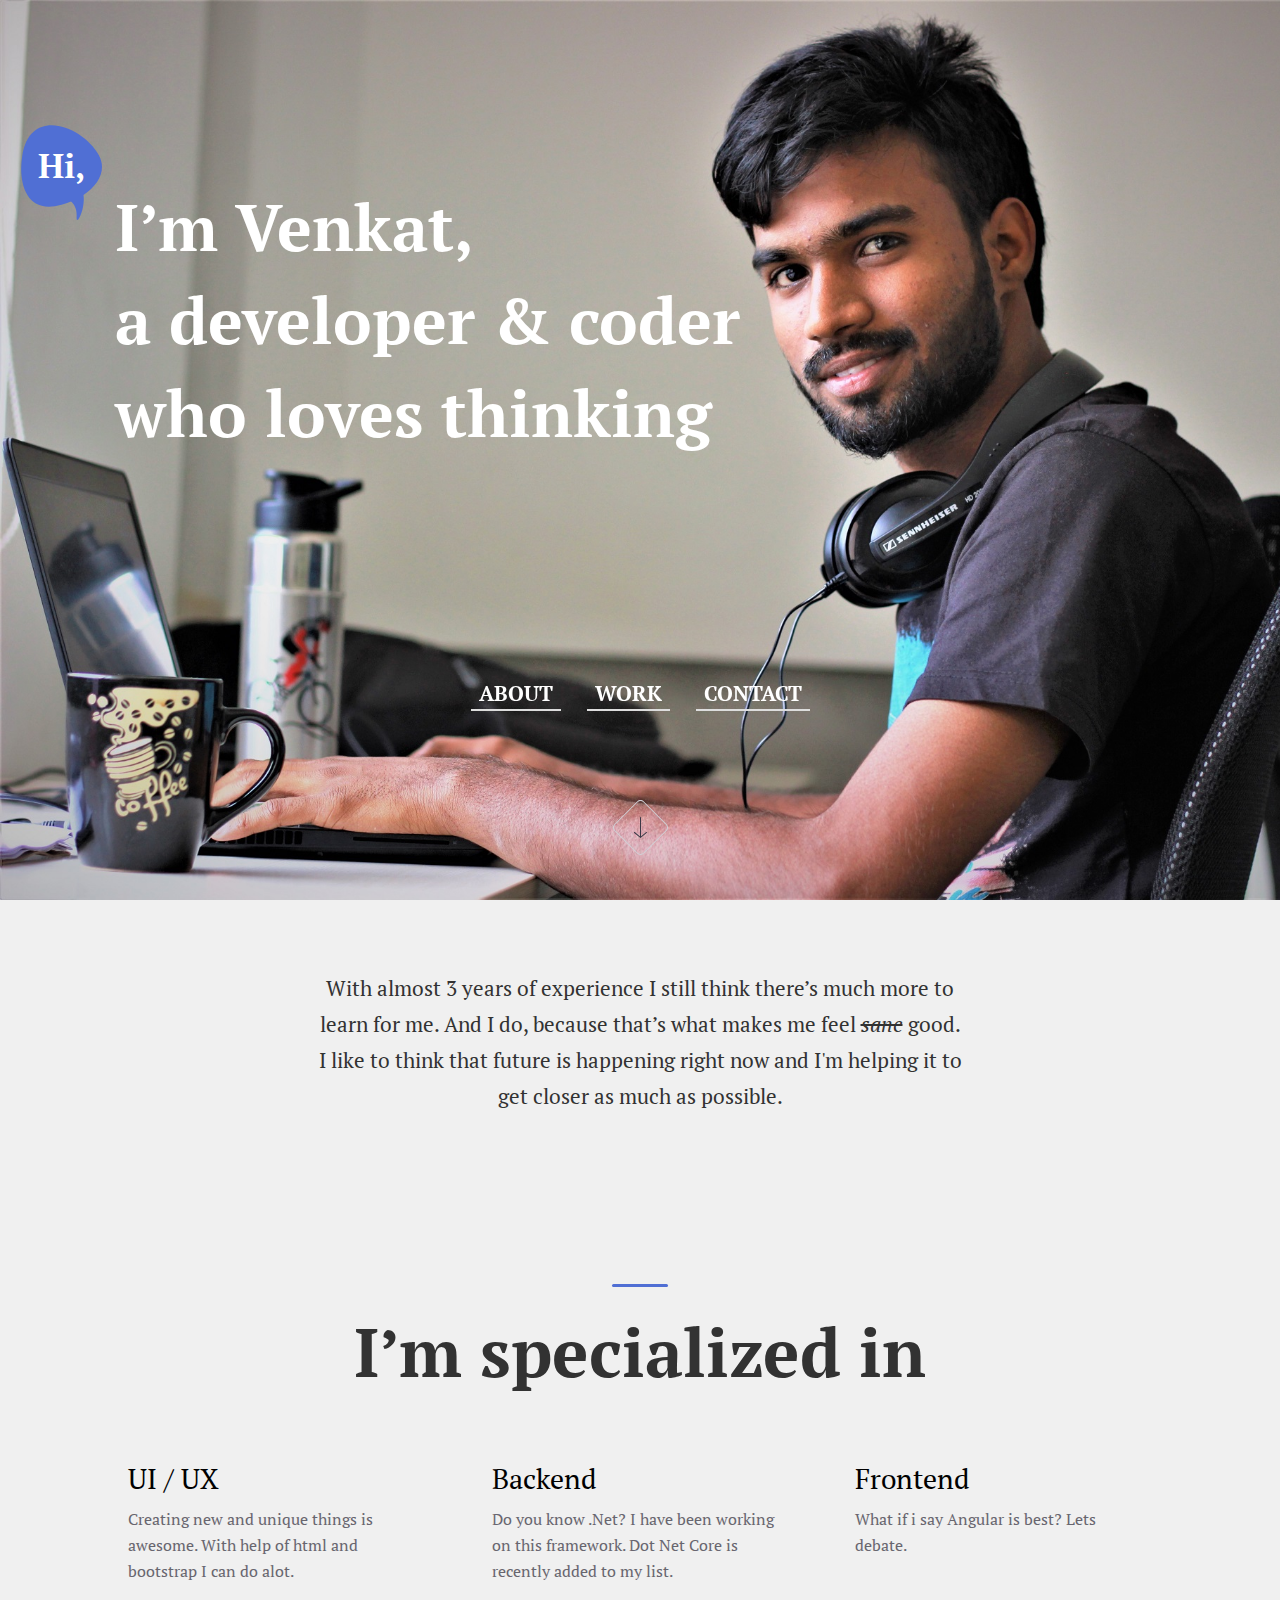
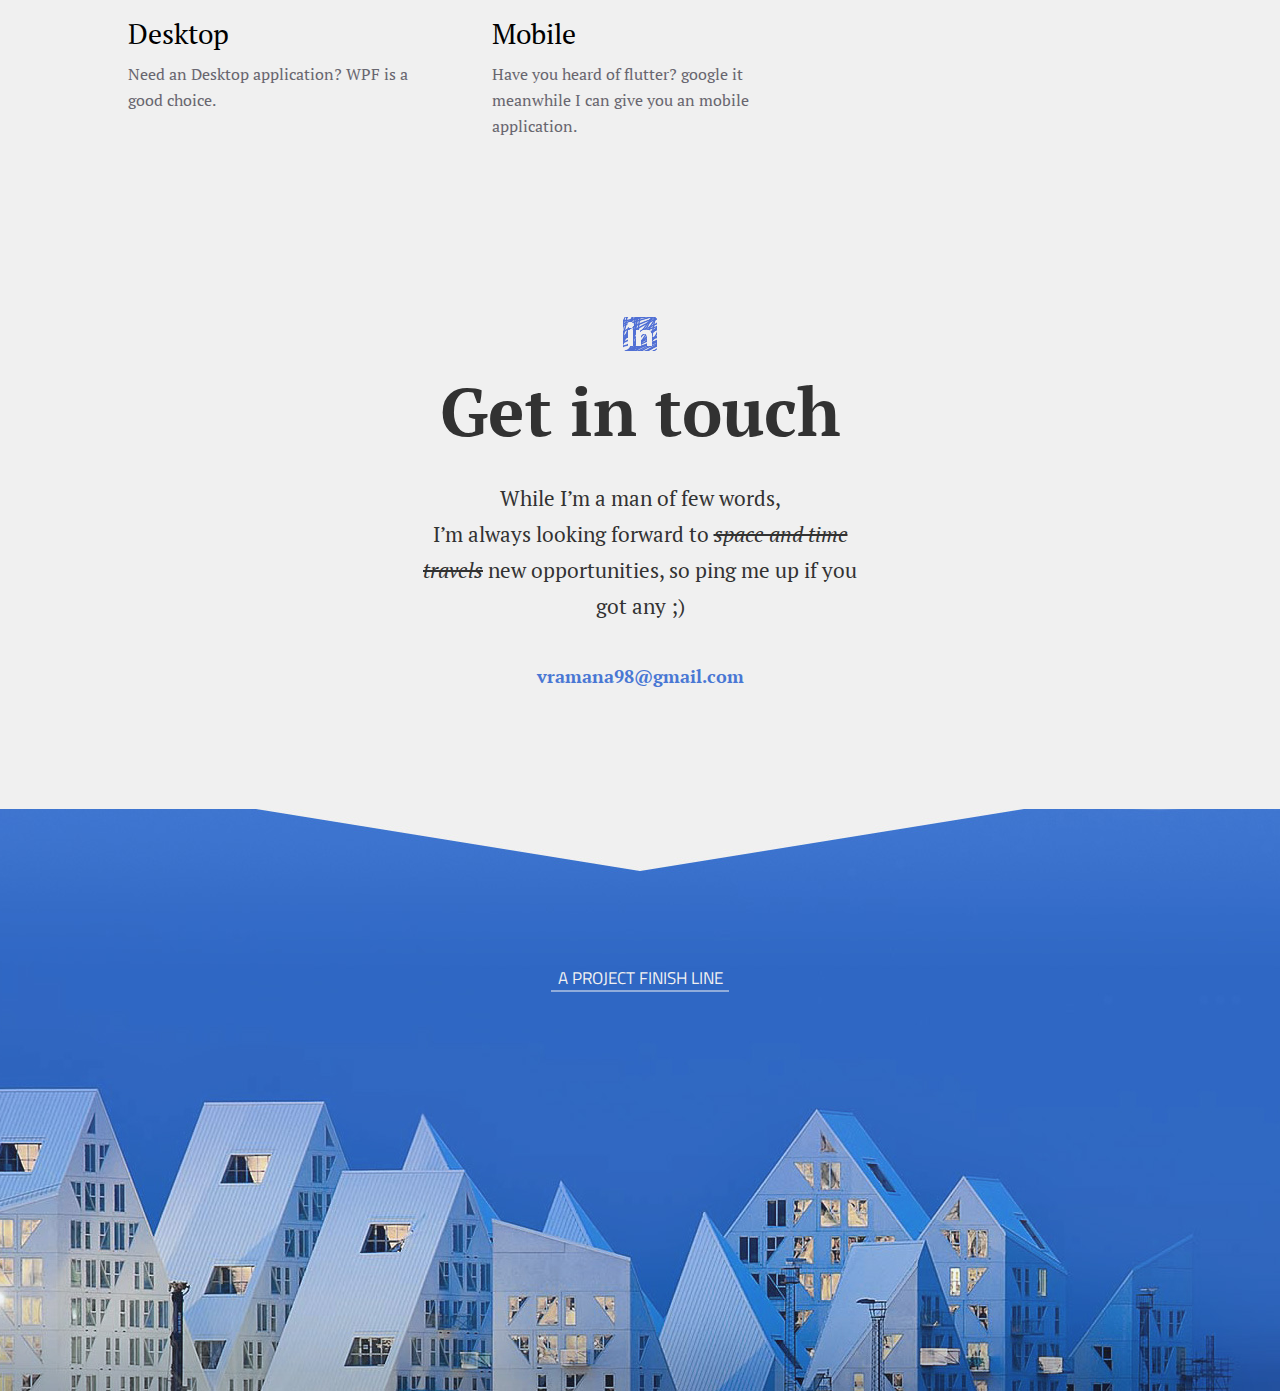
==== index.html @ 87d489f0 "first commit" ====
﻿<!DOCTYPE html>
<html lang="en">
<head>
    <meta charset="utf-8" />
    <meta name="robots" content="noindex,nofollow" />
    <meta name="HandheldFriendly" content="True" />
    <meta name="MobileOptimized" content="320" />
    <meta name="viewport" content="width=device-width, initial-scale=1.0, minimum-scale=1.0, maximum-scale=1.0, user-scalable=no" />
    <meta http-equiv="cleartype" content="on" />
	
    <title>A developer & coder who loves coding</title>
	<meta name="description" content="My online portfolio and CV." />
	
    <link href="https://fonts.googleapis.com/css?family=PT+Serif:400,400i,700,700i|Titillium+Web:400,600,700" rel="stylesheet" />
    <link href="css/reset.css" rel="stylesheet" />
    <link href="css/base.css" rel="stylesheet" />
    <link href="css/nav.css" rel="stylesheet" />
	
	<link rel="icon" type="image/png" href="css/gfx/favicons/favico-32.png">
	<link rel="apple-touch-icon" href="css/gfx/favicons/favico-ios-60.png" />
	<link rel="apple-touch-icon" sizes="76x76" href="css/gfx/favicons/favico-ios-76.png" />
	<link rel="apple-touch-icon" sizes="120x120" href="css/gfx/favicons/favico-ios-120.png" />
	<link rel="apple-touch-icon" sizes="152x152" href="css/gfx/favicons/favico-ios-152.png" />
	
	<meta name="msapplication-TileImage" content="css/gfx/favicons/mstile-270.png"/>
    <meta name="msapplication-TileColor" content="#fbfbfb"/>

</head>
<body class="pageMain">
    <!--landing page-->
    <div class="landing">
        <div class="wrapper">
            <h1>
                <strong>
                    <span class="text">Hi,</span>
                </strong>
                <span class="text">
                    I’m Venkat,<br />
                    a developer &amp; coder
                    who&nbsp;loves
                    <span class="words">
                        <span class="active">thinking</span>
                        <span>developing</span>
                        <span>coding</span>
                        <span>music</span>
                        <span>fun</span>
                        <span>biryani</span>
                    </span>
                </span>
            </h1>
        </div>
        <div class="doodle"></div>
    </div>

    <div>
    <menu style="text-align: center;">
                <li><a href="#about" class="scrollto"><span class="text">About</span></a></li><li><a href="#work" class="scrollto"><span class="text">Work</span></a></li><li><a href="#contacts" class="scrollto"><span class="text">Contact</span></a></li>
            </menu>
            <a href="#" class="go">Go :)</a>
    </div>
    <!--main area-->
    <main>
    <!--nav-->
        <nav>
            <div class="scrollmenu">
                <span class="arrowHome"></span>
            </div>
            <div class="scrollmenuExpanded">
                <ul>
                    <li><a href="#about" class="scrollto"><span>About</span></a></li><li><a href="#work" class="scrollto"><span>Work</span></a></li><li><a href="#contacts" class="scrollto"><span>Contact</span></a></li>
                </ul>
            </div>
            <div class="containerIco">
                <div class="icoMenu">
                    <span class="stick1">&nbsp;</span>
                    <span class="stick1">&nbsp;</span>
                    <span class="stick2">&nbsp;</span>
                </div>
            </div>
        </nav>

    <div class="main-wrapper">

        <!--welcome-->
        <section id="about" class="welcome">
            <div class="wrapper">  
                <p>
                    <span class="text">With almost 3 years of experience I still think there’s much more to learn for me. And I do, because that’s what makes me feel <i><strike>sane</strike></i> good. I&nbsp;like&nbsp;to&nbsp;think&nbsp;that future is happening right now and I'm helping it to get closer as much as possible.</span>
                </p>
            </div>
        </section>

        <!--about-->
        <section class="specs border">
            <div class="wrapper">  
                <h2><span class="text">I’m specialized in</span></h2>
                <ul class="clearfix">
                    <li>
                        <h3><span class="text">UI / UX</span></h3>
                        <p><span class="text">Creating new and unique things is awesome. With help of html and bootstrap I can do alot.</span></p>
                    </li>
                    <li>
                        <h3><span class="text">Backend</span></h3>
                        <p><span class="text">Do you know .Net? I have been working on this framework. Dot Net Core is recently added to my list.</span></p>
                    </li>
                    <li>
                        <h3><span class="text">Frontend</span></h3>
                        <p><span class="text">What if i say Angular is best? Lets debate.</span></p>
                    </li>
                    <li>
                        <h3><span class="text">Desktop</span></h3>
                        <p><span class="text">Need an Desktop application? WPF is a good choice.</span></p>
                    </li>
                    <li>
                        <h3><span class="text">Mobile</span></h3>
                        <p><span class="text">Have you heard of flutter? google it meanwhile I can give you an mobile application.</span></p>
                    </li>
                </ul>
            </div>
                
        </section>

        <!--work-->
        <!-- <section id="work" class="border">

            <div class="wrapper">
                <h2><span class="text">Work & Clients</span></h2>
            </div>
            
            <ul class="listWork clearfix">
                <li>
                    <a href="naturama.html">
                    <span class="img" style="background-image:url('static/work/p-01.jpg')"></span>
                    <img src="css/gfx/empty1.png" alt="">
                    <img class="response" src="css/gfx/empty1.png" alt="">
                        <span class="bg" style="background-color:rgba(156, 133, 9, 0.8)">
                            <span class="text">Naturama</span>
                        </span>
                    </a>
                </li>
                <li>
                    <a href="applikator.html">
                    <span class="img" style="background-image:url('static/work/p-02.jpg')"></span>
                    <img src="css/gfx/empty1.png" alt="">
                    <img class="response" src="css/gfx/empty1.png" alt="">
                        <span class="bg" style="background-color:rgba(46, 154, 57, 0.8)">
                            <span class="text">Applikator</span>
                        </span>
                    </a>
                </li>
                <li>
                    <a href="visitdenmark.html">
                    <span class="img" style="background-image:url('static/work/p-03.jpg')"></span>
                    <img src="css/gfx/empty1.png" alt="">
                    <img class="response" src="css/gfx/empty1.png" alt="">
                        <span class="bg" style="background-color:rgba(41, 97, 158, 0.8)">
                            <span class="text">Visit Denmark</span>
                        </span>
                    </a>
                </li>
                <li>
                    <a href="mindbank.html">
                    <span class="img" style="background-image:url('static/work/square-1.jpg')"></span>
                    <img src="css/gfx/empty2.png" alt="">
                    <img class="response" src="css/gfx/empty1.png" alt="">
                        <span class="bg" style="background-color:rgba(150, 105, 78, 0.8)">
                            <span class="text">MindBank</span>
                        </span>
                    </a>
                </li>
                <li>
                    <a href="fluentbooks.html">
                    <span class="img" style="background-image:url('static/work/square-2.jpg')"></span>
                    <img src="css/gfx/empty2.png" alt="">
                    <img class="response" src="css/gfx/empty1.png" alt="">
                        <span class="bg" style="background-color:rgba(139, 51, 115, 0.8)">
                            <span class="text">FluentBooks</span>
                        </span>
                    </a>
                </li>
                <li>
                    <a href="skanderborg.html">
                    <span class="img" style="background-image:url('static/work/square-3.jpg')"></span>
                    <img src="css/gfx/empty2.png" alt="">
                    <img class="response" src="css/gfx/empty1.png" alt="">
                        <span class="bg" style="background-color:rgba(134, 137, 131, 0.8)">
                            <span class="text">Skanderborg<br />kommune</span>
                        </span>
                    </a>
                </li>
                <li>
                    <a href="behindthescenes.html">
                    <span class="img" style="background-image:url('static/work/square-4.jpg')"></span>
                    <img src="css/gfx/empty2.png" alt="">
                    <img class="response" src="css/gfx/empty1.png" alt="">
                        <span class="bg" style="background-color:rgba(75, 100, 135, 0.8)">
                            <span class="text">Behind the Scenes</span>
                        </span>
                    </a>
                </li>
                <li>
                    <a href="lrs.html">
                    <span class="img" style="background-image:url('static/work/square-5.jpg')"></span>
                    <img src="css/gfx/empty2.png" alt="">
                    <img class="response" src="css/gfx/empty1.png" alt="">
                        <span class="bg" style="background-color:rgba(18, 128, 64, 0.8)">
                            <span class="text">LRS</span>
                        </span> 
                    </a>
                </li>
                <li>
                    <a href="pointshop.html">
                    <span class="img" style="background-image:url('static/work/square-6.jpg')"></span>
                    <img src="css/gfx/empty2.png" alt="">
                        <span class="bg" style="background-color:rgba(56, 74, 84, 0.8)">
                            <span class="text">PointShop</span>
                        </span>
                    </a>
                </li>
            </ul>

            <div class="wrapper">
                <ul class="clients clearfix">
                    <li><img src="static/logos/amd.png" alt=""></li>
                    <li><img src="static/logos/elkjob.png" alt=""></li>
                    <li><img src="static/logos/ncc.png" alt=""></li>
                    <li><img src="static/logos/volvo.png" alt=""></li>
                    <li><img src="static/logos/skyscanner.png" alt=""></li>
                    <li><img src="static/logos/circle.png" alt=""></li>
                    <li><img src="static/logos/veromoda.png" alt=""></li>
                    <li><img src="static/logos/tnt.png" alt=""></li>
                    <li><img src="static/logos/geokon.png" alt=""></li>
                    <li><img src="static/logos/hob.png" alt=""></li>
                    <li><img src="static/logos/visitdenmark.png" alt=""></li>
                    <li><img src="static/logos/100more.png" alt=""></li>                
                </ul>
            </div>

        </section> -->

        <!--contacts-->
        <section id="contacts">
            <div class="wrapper">
                <h2>
                    <a href="https://www.linkedin.com/in/developervenkat/" target="_blank">
                        <span class="icoLinkedin"></span>
                        <span class="text">Get in touch</span>
                    </a>
                </h2>
                <p><span class="text">While I’m a man of few words,<br />I’m always looking forward to <strike><i>space and time travels</i></strike> new opportunities, so ping me up if you got any ;)</span></p>
                <p><a class="mail" href="mailto:vramana98@gmail.com"><span class="text">vramana98@gmail.com</span></a></p>
            </div>
        </section>
    </main>
</div>
    <!-- footer -->
    <footer>
        <div class="button">
            <span class="text">a project finish line</span>
        </div>
    </footer>

    <script src="scripts/jquery.min.js"></script>
    <script src="scripts/base.js"></script>
</body>
</html>
---- css/base.css ----
﻿/*PRE*/
input, select, textarea, table {font:inherit; color:inherit; vertical-align:middle; outline:none; text-align:left; line-height:normal}
input::-webkit-input-placeholder {color:#8f8f8f}
a, a:hover {color:inherit; text-decoration:none; cursor:text}
a[href], [type="submit"], [type="button"], [role="button"] {cursor:pointer !important}
p {line-height:normal}
img {vertical-align:middle; width:auto; height:auto; max-width:100%; max-height:100%}
img[style*='url'] {content:url('[data-uri]'); background:no-repeat 50% 50%; background-size:cover}
hr {background:none; border:none; border-top:0.1em solid #333; padding:0; margin:5em 0; font-size:0; line-height:0}
iframe {background:none; border:none; max-width:100%}

h1, h2 {line-height:normal; font-weight:600}
h1 {line-height:12em}
h1 .text {font-size:9.6em}
h2 {margin-bottom:6.4em}
h2 .text {font-size:7.2em}
h3 {margin-bottom:1.3em; color:#000}
h3 .text {font-size:3em}

.clearfix {min-height:1%}
.clearfix:after {display:block; content:""; font-size:0; line-height:0; height:0; visibility:hidden; clear:both}

/*set default text size and overwrite later, where is needed*/
.text {display:inline-block; font-size:2.5em}

.border {position:relative; padding-top:2.2em}
.border::before {content:""; display:block; width:6.8em; height:0.4em; position:absolute; top:-0.5em; left:50%; margin-left:-3.4em; background-color:#506fd4; border-radius:0.3em}

/*FONT*/
/*@import url('https://fonts.googleapis.com/css?family=PT+Serif:400,400i,700,700i|Titillium+Web:400,600,700');*/
.PTSerif 
{font-family:"PT Serif", serif}
.TitilliumWeb,
.landing menu, .listWork, footer
{font-family:"Titillium Web", sans-serif}

.landing{
	background: url("gfx/me.jpg");
}

/* For width 400px and larger: */
@media only screen and (min-width: 768px) {
    .landing{
		background: url("gfx/me.jpg");
    	background-size: cover;
	}
}
/*LAYOUT*/
html {height:100%; background:#f0f0f0}
body {height:100%; font:10px/1 "PT Serif", serif; color:#323232; text-align:center}
.wrapper {position:relative; max-width:118em; margin:0 45px}
.main-wrapper {position:relative; max-width:118em; margin:auto}

/*landing*/
.landing {width:100%;  transition:height 0.3s}
.landing .wrapper {height:100%}

.landing h1 {position:absolute; left:9em; right:5em; top:23%; color: #fff;}
.landing h1 > .text {text-align:left}
.landing h1 > .text .words {position:relative; display:inline-block; width:0.1em; white-space:nowrap; vertical-align:top}
.landing h1 > .text .words span {position:absolute; opacity:0; -webkit-transform: translateZ(0); transition:opacity 0.5s}
.landing h1 > .text .words .active {opacity:1}

.landing h1 strong {position:absolute; width:8.6em; height:10.1em; left:-9em; top:-5.5em; line-height:8.5em; color:#fff; background:url('gfx/hi.svg') no-repeat 50% 50%; background-size:100%}
.landing h1 strong .text {font-size:3.6em}

menu {position:absolute; -webkit-transform: translateZ(0); left:0; right:0; bottom:21%; font-weight:600; text-transform:uppercase; color:#838398}
menu li {display:inline-block; padding:0 1.3em}
menu a {color: #fff;display:inline-block; padding:0 0.8em 0.5em; border-bottom:0.2em solid #ddd}
menu a:hover, .landing menu a.active {color:#ddd}
menu li a span {font-size:1.8em}

.go {position:absolute; left:50%; margin-left:-2.7em; bottom:5%; width:5.5em; height:5.5em; overflow:hidden; text-indent:-99.9em; background:url('gfx/go.svg') no-repeat 50% 100%; background-size:100%}
.go:hover {background-position:50% 0%;background: #fff;}

.doodle {display:none; position:absolute; right:0; bottom:0; width:30em; height:19em; background-image:url(gfx/doodle.png); background-size:auto; background-repeat:no-repeat; background-position:50% 50%}

/*main*/
main {position:relative; opacity:0}
main.visible {opacity:1}

/*welcome*/
#about {padding:12em 0 16.7em}
#about .me {display:inline-block; margin-bottom:5.3em; width:20em; height:20em; background-image:url(gfx/me1.jpg); background-position:0 0; background-repeat:no-repeat}

#about p {line-height:4.2em; max-width:70%; margin:auto}
#about p + p {margin-top:3.6em}

/*specs*/
.specs {margin-bottom:17.5em}
.specs ul {text-align:left; padding:0 2.7em}
.specs li {float:left; width:28%; margin-left:7%;height: 100px;}
.specs li:nth-child(n+4) {margin-top:5.6em}
.specs li:nth-child(3n+1) {margin-left:0}
.specs p {line-height:2.6em; color:#68666f}
.specs p .text {font-size:1.6em}

/*work*/
#work {margin-bottom:15.1em}
#work h2 {margin-bottom:6.1em}
#work .listWork {max-width:95%; margin:0 auto 12.2em auto; overflow:hidden}
#work .listWork li {float:left; width:33.33%; position:relative; overflow:hidden }
#work .listWork li img {min-width:100%}
#work .listWork li img.response {display:none}
#work .listWork li a {display:block; position:relative}
#work .listWork li .img {display:block; position:absolute; top:0; left:0; right:0; bottom:0; background-repeat:no-repeat; background-position:50% 50%; background-size:cover; transition:all 0.3s}
#work .listWork li:hover .img {-webkit-transform: scale(1.1); -moz-transform: scale(1.1); -o-transform: scale(1.1)}
#work .listWork li:nth-child(n+4) {width:16.66%}
#work .listWork li .bg {display:block; position:absolute; top:0; left:0; right:0; bottom:0; opacity:0; color:#f2f2f2; transition:all 0.3s}
#work .listWork li:hover .bg {opacity:1}
#work .listWork li .bg span {display:inline-block; font-weight:600; font-size:3em; vertical-align:middle; margin: 0 0 0 -0.08em}
#work .listWork li .bg::before {content:""; display:inline-block; height:100%; vertical-align:middle}
#work .clients li {float:left; width:25%; height:9em; line-height:9em}
#work .clients li:nth-child(n+5) {margin-top:9em}

/*contacts*/
#contacts {margin-bottom:15em}
#contacts h2 {margin-bottom:3.5em; cursor:pointer}
#contacts h2 a{display:inline-block; padding-top:7em}
#contacts .icoLinkedin {content:""; display:block; position:absolute; top:2em; left:50%; margin-left:-1.7em; width:3.4em; height:3.4em; background-image:url(gfx/linkedin.png); background-position:0 0}
#contacts h2 a:hover .icoLinkedin {background-position:0 100%}
#contacts p {line-height:4.2em; max-width:49%; margin:auto}
#contacts p + p {margin-top:2.4em}
#contacts .mail {font-weight:600; color:#4977d4}
#contacts .mail .text {font-size:1.9em}

/*footer*/
footer {height:43.5em; width:100%; padding-top:14.8em; background-image:url(gfx/footer-bg.jpg); background-repeat:no-repeat; background-position:50% 50%; background-size:auto}
footer .button {display:inline-block; padding:1em 2.2em; cursor:pointer}
footer .button .text {display:inline-block; padding:0.25em 0.37em; border-bottom:2px solid #90acdb; font-size:1.8em; font-weight:500; color:#f0f0f1; text-transform:uppercase}
footer .button:hover .text {border-bottom:2px solid #c0cded}
footer .gif {position:fixed; background:url(gfx/austin.gif); background-size:cover; background-repeat:no-repeat; z-index:999; background-position:center}
footer .gif.hidden {left:50%; top:50%; right:50%; bottom:50%;}
footer .gif.active {left:0; top:0; right:0; bottom:0; cursor:pointer}

/*screen*/
@media screen and (max-width:1366px) {
	.text {font-size:2.1em}
	
	.border {padding-top:1.7em}
	.border::before {width:5.6em; height:0.3em; top:-0.5em; margin-left:-2.8em}

	.wrapper {max-width:120em}

	h1 {line-height:9.3em}
	h1 .text {font-size:6.5em}
	h2 {margin-bottom:6.9em}
	h2 .text {font-size:6.8em}
	h3 {margin-bottom:1.3em}
	h3 .text {font-size:2.8em}

	.landing h1 {left:7em; top:20%; width:66%}
	.landing h1 strong {width:8.1em; height:9.6em; left:-9.4em; line-height:8.1em}
	.landing h1 strong .text {font-size:3.4em}
	.landing menu {bottom:20.8%}
	.landing menu a {padding:0 0.8em 0.3em}
	.landing menu li a span {font-size:1.7em}
	.landing .go {margin-left:-1.95em; bottom:4.5%; width:3.9em; height:3.9em; }
	.landing .doodle {width:21em; height:13.3em; background-size:contain}

	#about {padding:7em 0 17em}
	#about .me {margin-bottom:4.7em}
	#about p {line-height:3.6em; max-width:59%; margin:auto}
	#about p + p {margin-top:3.1em}

	.specs {margin-bottom:17.5em}
	.specs ul {padding:0 3.3em}
	.specs li {width:29%; margin-left:6.5%}
	.specs li:nth-child(n+4) {margin-top:5.5em}

	#work {margin-bottom:15em}
	#work h2 {margin-bottom:3.2em}
	#work .listWork {margin:0 auto 11.9em auto}
	#work .listWork li .bg span {font-size:2.2em}

	#contacts {margin-bottom:11em}
	#contacts h2 {margin-bottom:2.5em}
	#contacts .icoLinkedin {top:2.2em}
	#contacts p {line-height:3.6em; max-width:43%}
	#contacts p + p {margin-top:2.9em}
	#contacts .mail {font-weight:600; color:#4977d4}
	#contacts .mail .text {font-size:1.8em}

	footer .button .text {padding:0.22em 0.37em; font-size:1.7em}
}

@media screen and (max-width:1211px) {
	h1 {line-height:9.1em}
	h1 .text {font-size:7.2em}
	h2 {margin-bottom:6.1em}
	h2 .text {font-size:6em}
	h3 {margin-bottom:1.3em; color:#000}
	h3 .text {font-size:3em}

	.landing h1 {left:13.7%; top:21.3%; width:75%}
	.landing h1 strong {width:7.5em; height:8.8em; left:-8.8em; top:-4.9em; line-height:7.2em}
	.landing h1 strong .text {font-size:3em}
	.landing menu {bottom:18.4%}
	.landing menu a {padding:0 0.5em 0.3em}
	.landing .go {bottom:3.7%}
	.landing .doodle {display:none}
	
	#about {padding:7em 0 14.2em}
	#about .me {margin-bottom:4.6em}
	#about p {max-width:69%}
	#about p + p {margin-top:2.5em}

	.specs {margin-bottom:12em}
	.specs ul {padding:0 6em}
	.specs li {width:28.8%; margin-left:6.8%}
	.specs li:nth-child(n+4) {margin-top:4.8em}

	#work {margin-bottom:13.4em}
	#work h2 {margin-bottom:3.3em}
	#work .listWork {margin:0 auto 9.3em auto}
	#work .listWork li {float:left; width:50%}
	#work .listWork li:nth-child(n+4) {width:50%}
	#work .listWork li img {display:none}
	#work .listWork li img.response {display:block; min-width:100%}
	#work .listWork li:nth-child(4) a {background-image:url(static/work/mindbank_rec.jpg)!important}
	#work .listWork li:nth-child(5) a {background-image:url(static/work/fluentbooks_rec.jpg)!important}
	#work .listWork li:nth-child(6) a {background-image:url(static/work/skanderborg_rec.jpg)!important}
	#work .listWork li:nth-child(7) a {background-image:url(static/work/sharkpro_rec.jpg)!important}
	#work .listWork li:nth-child(8) a {background-image:url(static/work/lrs_rec.jpg)!important}
	#work .clients li {height:7.7em; line-height:7.7em}
	#work .clients li:nth-child(n+5) {margin-top:7.7em}
	
	#contacts {margin-bottom:10.6em}
	#contacts h2 .text {font-size:6.8em}
	#contacts p {max-width:49%}
	#contacts p + p {margin-top:3em}
	#contacts .mail .text {font-size:1.8em}
}

@media screen and (max-width:1012px) {
	h1 {line-height:9.6em}
	h1 .text {font-size:7.6em}
	h2 {margin-bottom:5.9em}

	.border {padding-top:1.5em}

	.landing h1 {left:24.6%; top:13%; width:68%}
	.landing h1 > .text .words {min-width:54%; white-space:normal}
	.landing h1 strong {width:8.1em; height:9.5em; left:-9.5em; top:-5.4em; line-height:8em}
	.landing h1 strong .text {font-size:3.4em}
	.landing menu {bottom:16.7%}
	.landing .go {bottom:4.5%}

	#about {padding:7em 0 14.5em}
	#about .me {margin-bottom:4.9em}
	#about p {max-width:74%}
	#about p + p {margin-top:3.1em}

	.specs {margin-bottom:14.6em}
	.specs ul {padding:0 8em}
	.specs li {width:45.5%; margin-left:0}
	.specs li:nth-child(n+4) {margin-top:0}
	.specs li:nth-child(n+3) {margin-top:4.6em}
	.specs li:nth-child(even) {margin-left:9%}

	#work {margin-bottom:13.1em}
	#work h2 {margin-bottom:4.4em}
	#work .listWork {max-width:94%; margin:0 auto 8em auto}
	#work .clients {padding:0 2%}
	#work .clients li {width:33.33%; height:auto;}
	#work .clients li img {width:64%}
	#work .clients li:nth-child(n+4) {margin-top:7.9em}

	#contacts {margin-bottom:10.5em}
	#contacts p {max-width:68%}
	#contacts p + p {margin-top:2.9em}
	
	footer {padding-top:15em}
}

@media screen and (max-width:640px) {
	h1 {line-height:4.5em}
	h1 .text {font-size:3.6em}
	h2 {margin-bottom:3.3em}
	h2 .text {font-size:3em}
	h3 {margin-bottom:0.7em}
	h3 .text {font-size:2.1em}

	.text {font-size:1.8em}

	.border {padding-top:0.7em}
	.border::before {width:4.6em; height:0.3em; left:50%; margin-left:-2.3em}

	.wrapper {position:relative; max-width:91%; margin:0 auto}

	.landing .wrapper {max-width:100%}
	.landing h1 {left:20.6%; top:11.5%; min-width:69%}
	.landing h1 > .text .words {min-width:63%}
	.landing h1 strong {width:4.4em; height:5.2em; left:-5.3em; top:-3.5em; line-height:4.4em}
	.landing h1 strong .text {font-size:1.6em}
	.landing menu {left:0; right:0; bottom:10em}
	.landing menu li {padding:0 0.85em}
	.landing menu a {padding:0 0.8em 0.3em}
	.landing menu li a span {font-size:1.4em}

	#about {padding:7.5em 0 8.3em}
	#about .me {margin-bottom:2.4em}
	#about p {line-height:3em; max-width:93%; margin:auto}
	#about p + p {margin-top:2.6em}

	.specs {margin-bottom:8.8em}
	.specs ul {padding:0; margin:0}
	.specs li {float:none; display:inline-block; width:100%; margin-left:0; margin-top:2.9em}
	.specs li:nth-child(n+3) {margin-top:2.9em}
	.specs li:first-child{margin-top:0}
	.specs li:nth-child(even){margin-left:0}
	.specs p {line-height:2.3em}
	.specs p .text {font-size:1.4em}

	#work {margin-bottom:3.9em}
	#work h2 {margin-bottom:2.2em}
	#work .listWork {max-width:91%; margin:0 auto 4em auto}
	#work .listWork li, #work .listWork li:nth-child(n+4) {float:none; width:100%}
	#work .listWork li .bg span {font-size:2em}
	#work .clients {padding:0}
	#work .clients li {float:left; width:48%; line-height:6em; margin:0; text-align:center}
	#work .clients li img {width:11.9em; height:6em}
	#work .clients li:nth-child(even) {margin-left:2%}
	#work .clients li:nth-child(n+3) {margin-top:2.8em}
	#work .clients li:nth-child(3) img{margin-left:-2.3em}

	#contacts {margin-bottom:6.6em}
	#contacts h2 {margin-bottom:2em}
	#contacts h2 .text {font-size:3em}
	#contacts p {line-height:3.2em; max-width:100%}
	#contacts p + p {margin-top:1.7em}
	#contacts .mail .text {font-size:1.6em}

	footer {height:40.1em; width:100%; padding-top:10.9em}
	footer .button {display:inline-block; padding:1em 2.2em; cursor:pointer}
	footer .button .text {padding:0.23em 0.37em; border-bottom:2px solid #90acdb; font-size:1.3em}
}

@media screen and (min-width:414px) and (max-width:640px) {
	h1 {line-height:5.8em}
	h1 .text {font-size:4.6em}

	.landing h1 {left:21.6%; top:14%}
	.landing h1 strong {width:5.7em; height:6.6em; left:-6.8em; top:-4.5em; line-height:5.4em}
	.landing h1 strong .text {font-size:2em}
	.landing menu {bottom:11.6em}
	.landing .go {bottom:3.7%}
}

@media screen and (min-width:375px) and (max-width:413px) {
	h1 {line-height:5.2em}
	h1 .text {font-size:4.2em}
	
	.landing h1 {left:21.6%; top:12.5%}
	.landing h1 strong {width:5.1em; height:5.9em; left:-6.2em; top:-3.9em; line-height:4.8em}
	.landing h1 strong .text {font-size:1.8em}
	.landing menu {bottom:11em}
	.landing .go {bottom:3%}
}
---- css/nav.css ----
/* Main */ 
.pageMain nav {background:rgba(80, 111, 212, 0.97)}

nav .scrollmenu .arrowHome:hover { background-color:rgba(0, 0, 0, 0.11)}
nav {position:fixed; top:0; width:100%; text-transform:uppercase; z-index:1; opacity:0; transition:all 0.3s}
nav.active {opacity:1; -webkit-transform: translateZ(0)}
nav .containerIco {display:inline-block; position:absolute; right:1.3em; top:2.1em; cursor:pointer}
nav .icoMenu {display:inline-block; width:3.5em; vertical-align:middle}
nav .icoMenu:hover span {background-color:#fff}
nav .icoMenu.active:hover span {background-color:#f0f0f1}
nav .icoMenu.active {height:1.6em; padding-top:1.2em; width:2.8em; margin:-0.5em 0.7em 0 0}
nav .icoMenu span {height:0.3em; width:2.8em; background:rgba(242,242,242,0.85); display:block; transition:all .2s}
nav .icoMenu.active span {background-color:#f0f0f1}
nav .icoMenu span + span {margin-top:0.4em}
nav .icoMenu.active span + span {margin-top:0}
nav .icoMenu.active .stick1 {-ms-transform:rotate(45deg); -webkit-transform:rotate(45deg); -moz-transform: rotate(45deg); transform: rotate(45deg)}
nav .icoMenu.active .stick1 + .stick1 {margin-top:-0.3em;}
nav .icoMenu.active .stick2 {-ms-transform:rotate(-45deg); -webkit-transform:rotate(-45deg); -moz-transform: rotate(-45deg); transform: rotate(-45deg); margin-top:-0.3em}

.scrollmenu {display:none; position:absolute; top:0; left:0; width:100%}
.scrollmenu.open {display:block}
.scrollmenu .arrowHome {display:block; margin:auto; width:1.3em; height:2.2em; padding:1.9em 3.2em; background-image:url(gfx/arrow.svg); background-position:center; background-repeat:no-repeat; cursor:pointer; transition:all 0.3s}

.scrollmenuExpanded {display:none; position:absolute; top:0; left:0; padding:4.3em 0; width:100%}
.scrollmenuExpanded.open {display:block}
.scrollmenuExpanded ul {display:inline-block; padding:4.3em}
.scrollmenuExpanded li {display:inline-block}
.scrollmenuExpanded li+li {margin-left:5em}
.scrollmenuExpanded li a {display:inline-block; padding:0 1.3em; border-bottom:0.5em solid transparent; transition: all 0.3s}
.scrollmenuExpanded li a:hover, main nav .scrollmenuExpanded li a.active {border-bottom:0.5em solid rgba(255, 255, 255, 0.3)}
.scrollmenuExpanded li a span {font:4.8em "Titillium Web", sans-serif; color:rgba(255, 255, 255, 0.85); font-weight:700; transition: all 0.3s}
.scrollmenuExpanded li a:hover span {color:rgba(255, 255, 255, 0.95); transition: all 0.3s}

/*screen*/
@media screen and (max-width:1024px) {
	.scrollmenuExpanded {padding:0; height:100%}
	.scrollmenuExpanded::before {content:""; display:inline-block; height:100%; vertical-align:middle}
	.scrollmenuExpanded ul {display:inline-block; padding:0; width:99%; vertical-align:middle}
	.scrollmenuExpanded ul li {width:100%}
	.scrollmenuExpanded li+li {margin-left:0; margin-top:13.1em}
	.scrollmenuExpanded li a span {font-size:6em}
}

@media screen and (max-width:767px) {
	nav .containerIco {top:1.3em; right:0.2em}
	nav .icoMenu {width:3.5em}
	nav .icoMenu.active {height:1.6em; padding-top:1.2em; width:2.8em; margin:-0.5em 0.7em 0 0}
	nav .icoMenu span {height:0.3em; width:2.4em}
	nav .icoMenu span + span {margin-top:0.3em}
	
	.scrollmenu .arrowHome {width:0.9em; height:1.5em; padding:1.3em 2.3em; background-image:url(gfx/arrow.svg); background-size:20%;}
	.scrollmenuExpanded li+li {margin-left:0; margin-top:1.7em}
	.scrollmenuExpanded li a {padding:0 1em; border-bottom:0.4em solid transparent}
	.scrollmenuExpanded li a:hover, main nav .scrollmenuExpanded li a.active {border-bottom:0.4em solid rgba(255, 255, 255, 0.3)}
	.scrollmenuExpanded li a span {font-size:4.8em}
}
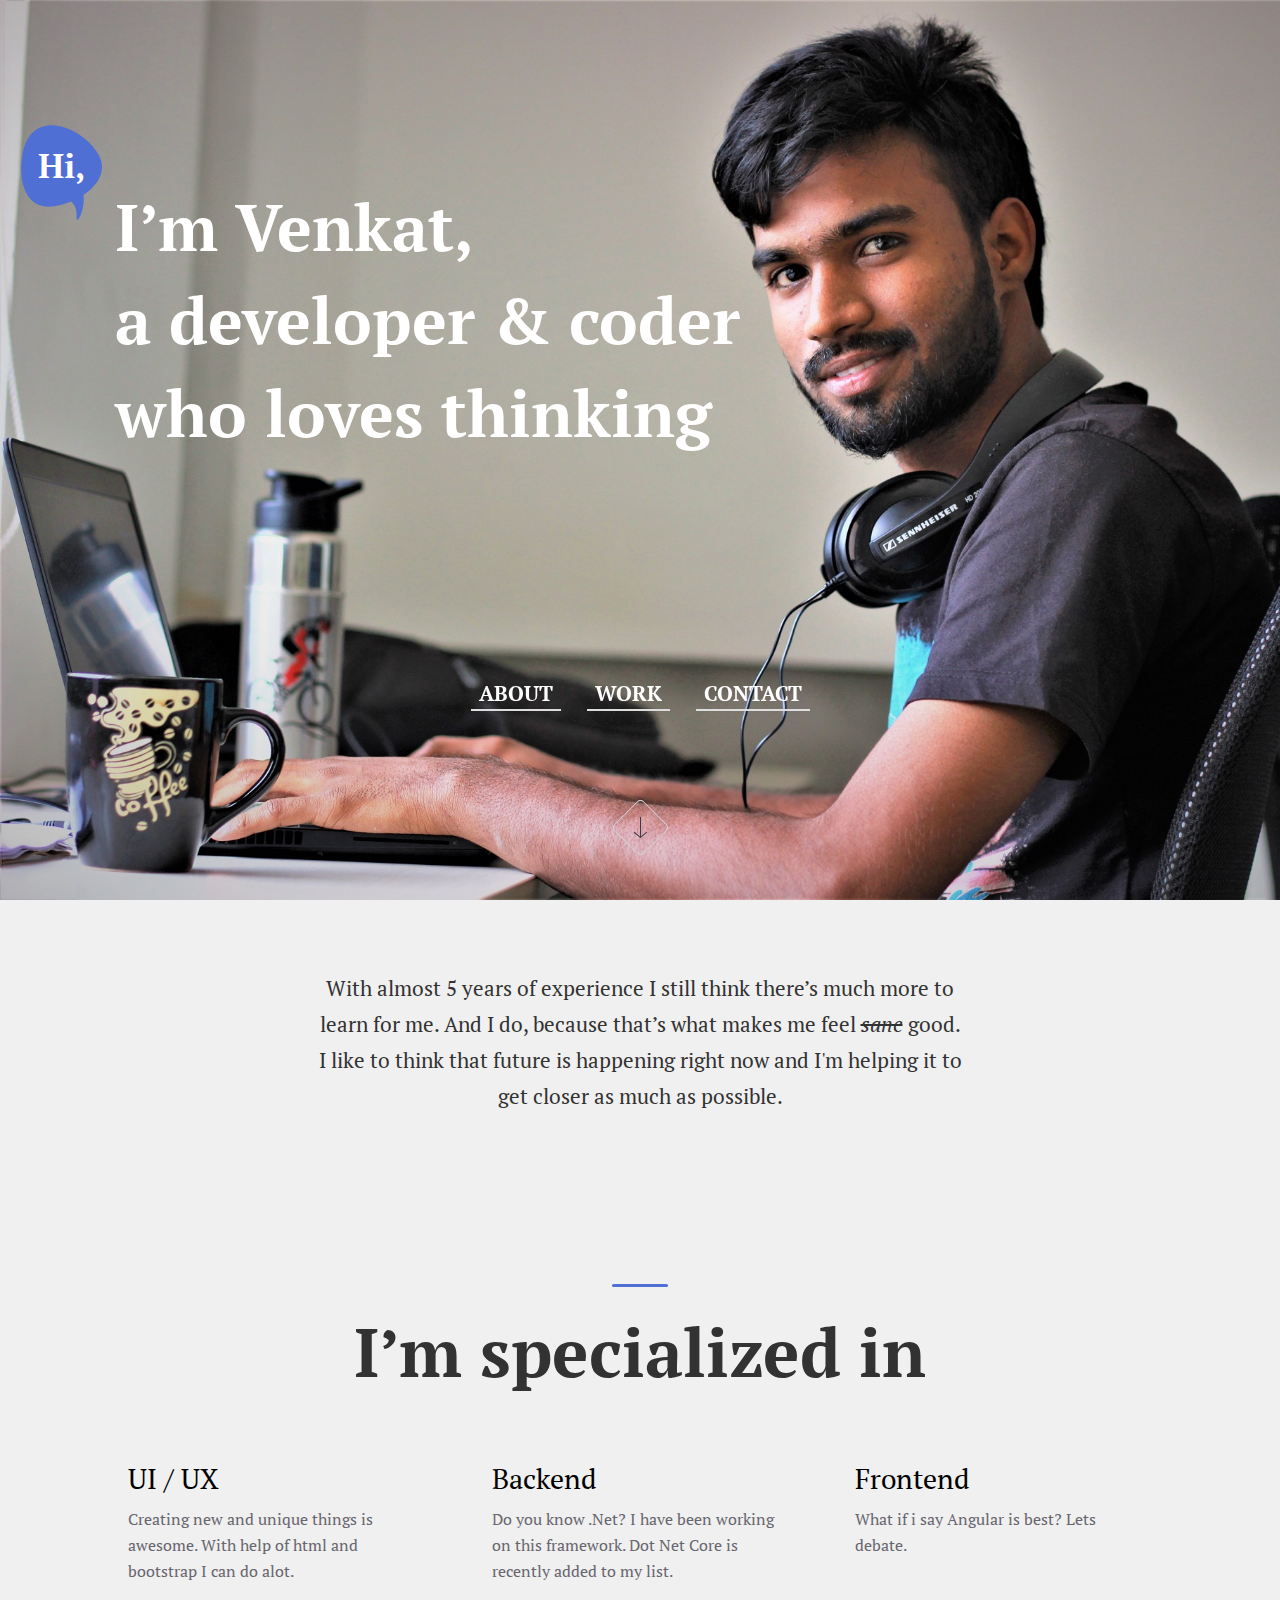
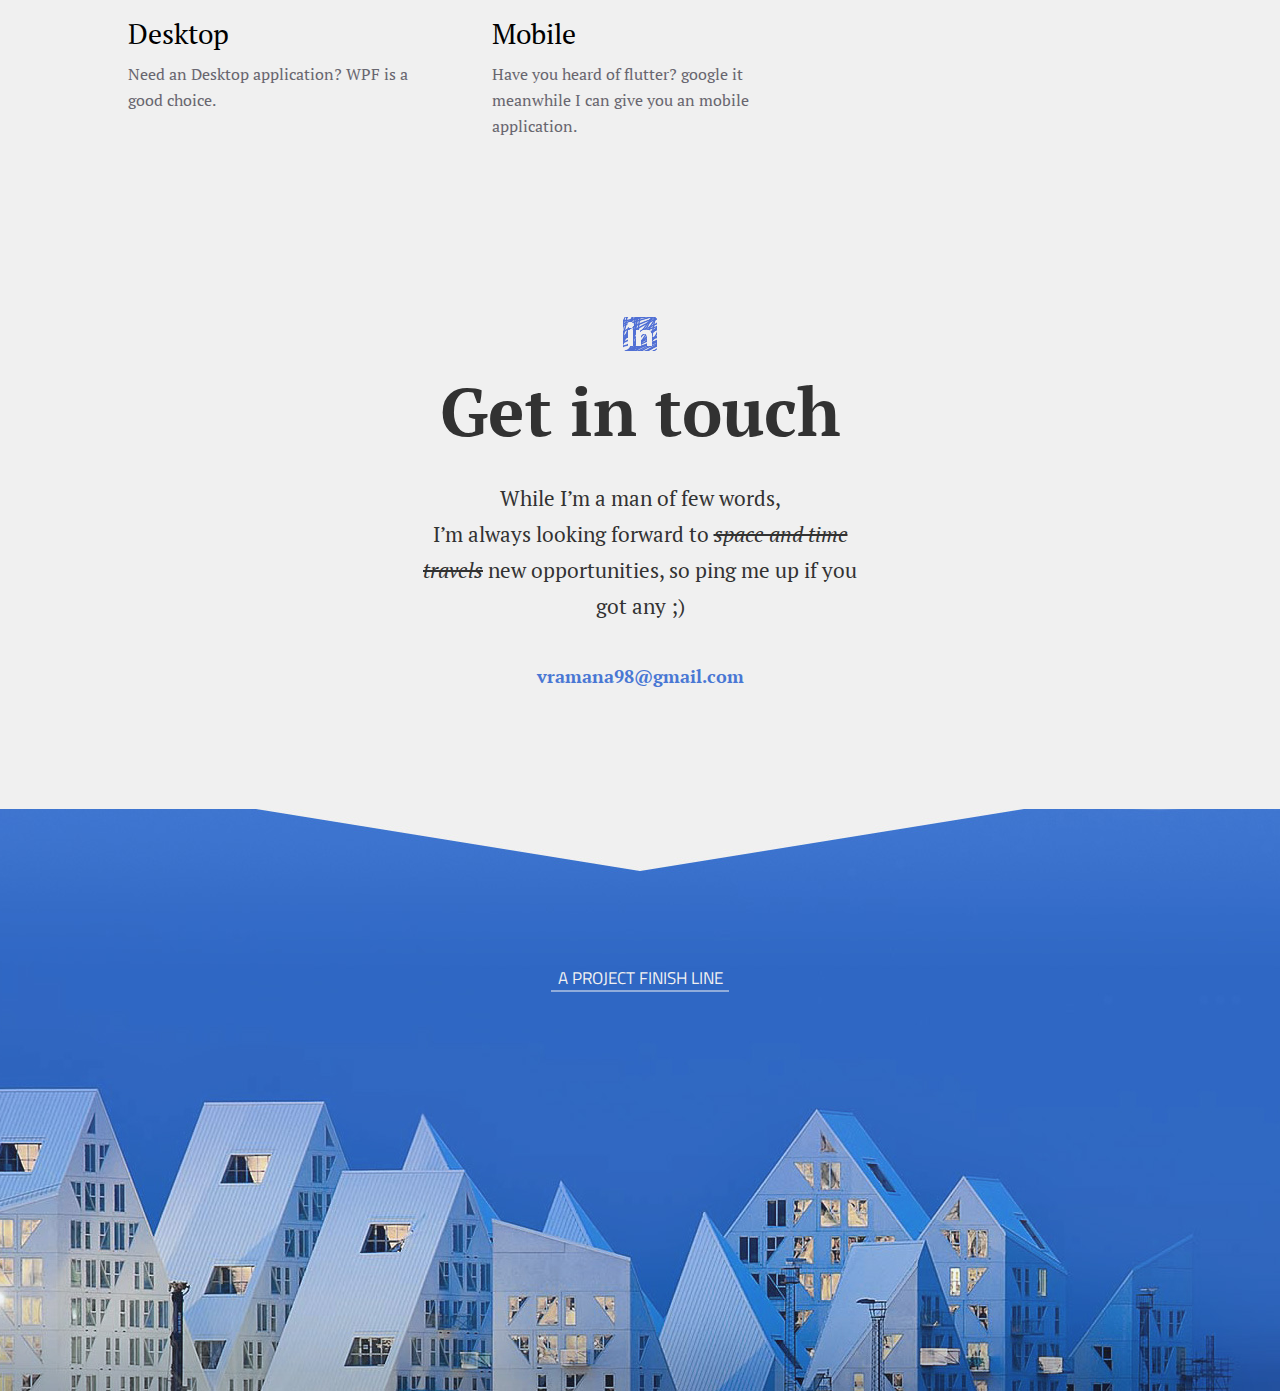
==== commit fef126b6: "Update index.html" ====
--- a/index.html
+++ b/index.html
@@ -85,7 +85,7 @@
         <section id="about" class="welcome">
             <div class="wrapper">  
                 <p>
-                    <span class="text">With almost 3 years of experience I still think there’s much more to learn for me. And I do, because that’s what makes me feel <i><strike>sane</strike></i> good. I&nbsp;like&nbsp;to&nbsp;think&nbsp;that future is happening right now and I'm helping it to get closer as much as possible.</span>
+                    <span class="text">With almost 5 years of experience I still think there’s much more to learn for me. And I do, because that’s what makes me feel <i><strike>sane</strike></i> good. I&nbsp;like&nbsp;to&nbsp;think&nbsp;that future is happening right now and I'm helping it to get closer as much as possible.</span>
                 </p>
             </div>
         </section>
@@ -263,4 +263,4 @@
     <script src="scripts/jquery.min.js"></script>
     <script src="scripts/base.js"></script>
 </body>
-</html>+</html>
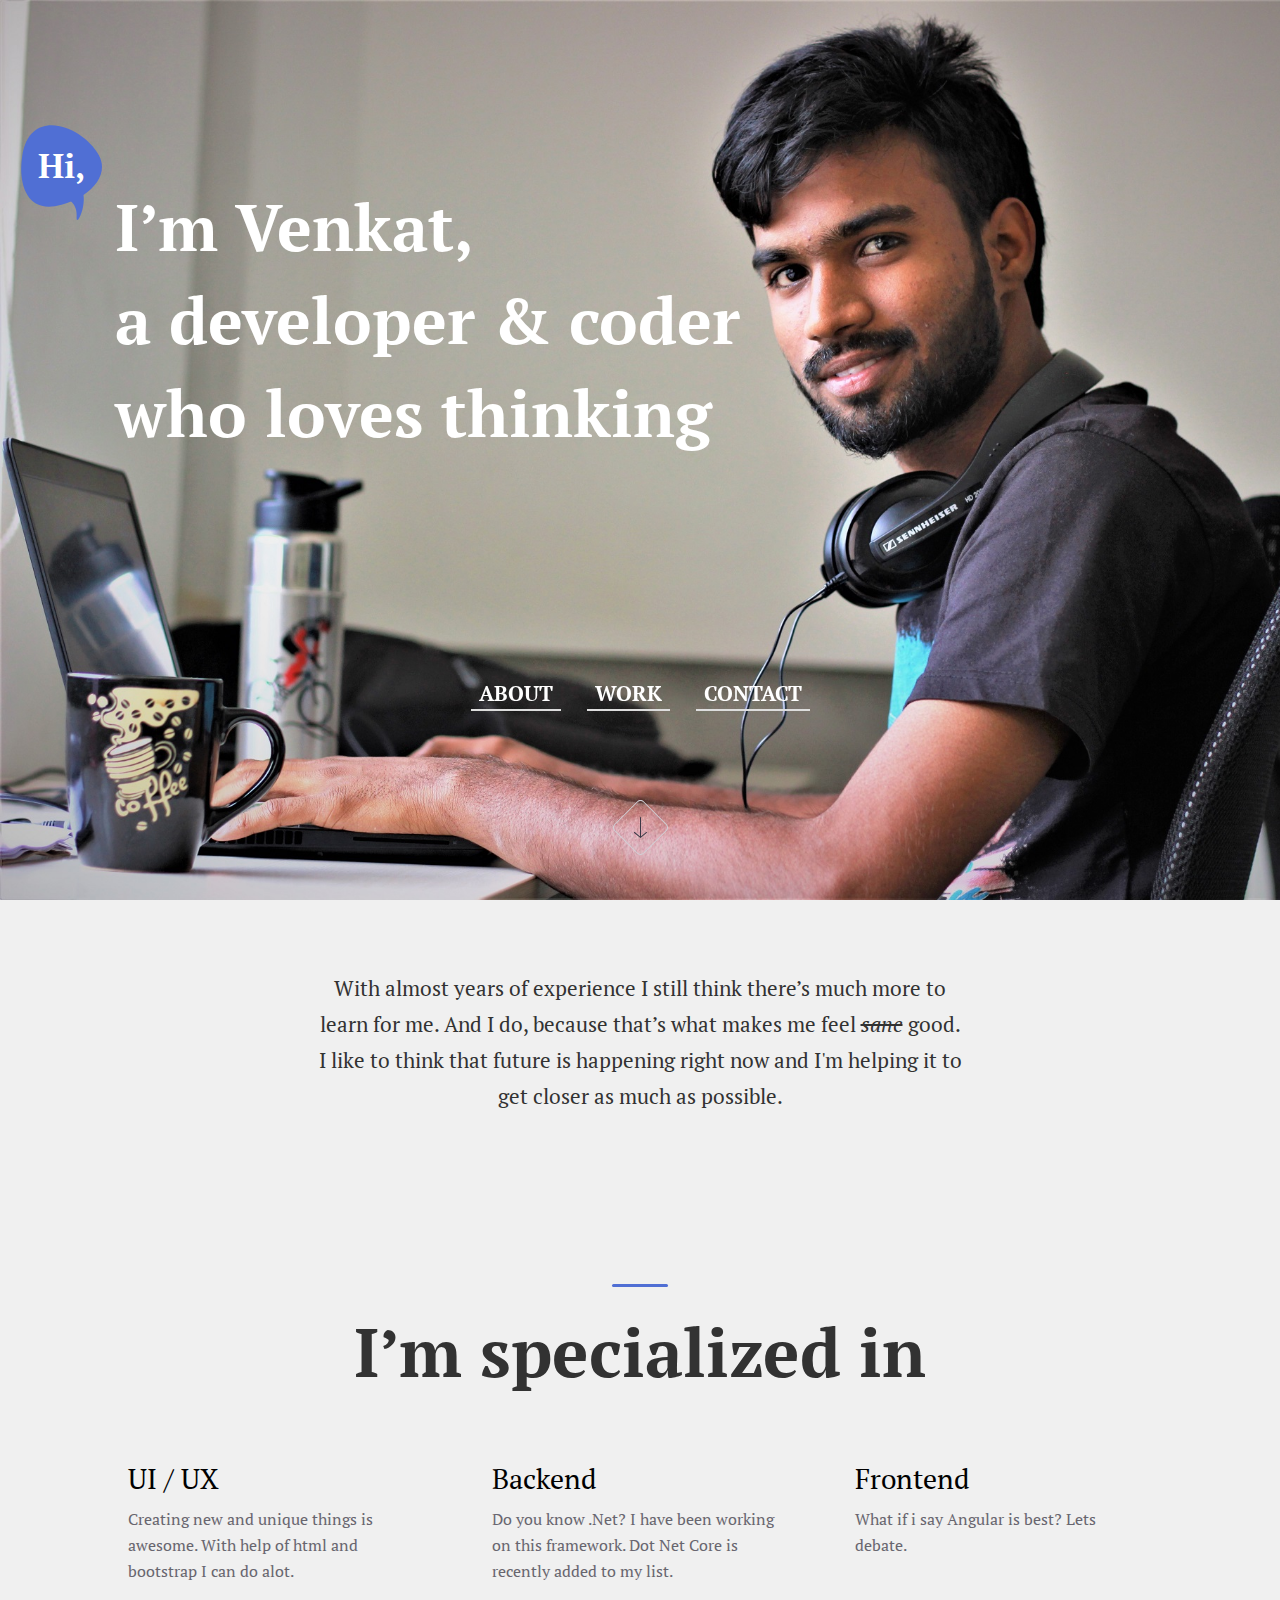
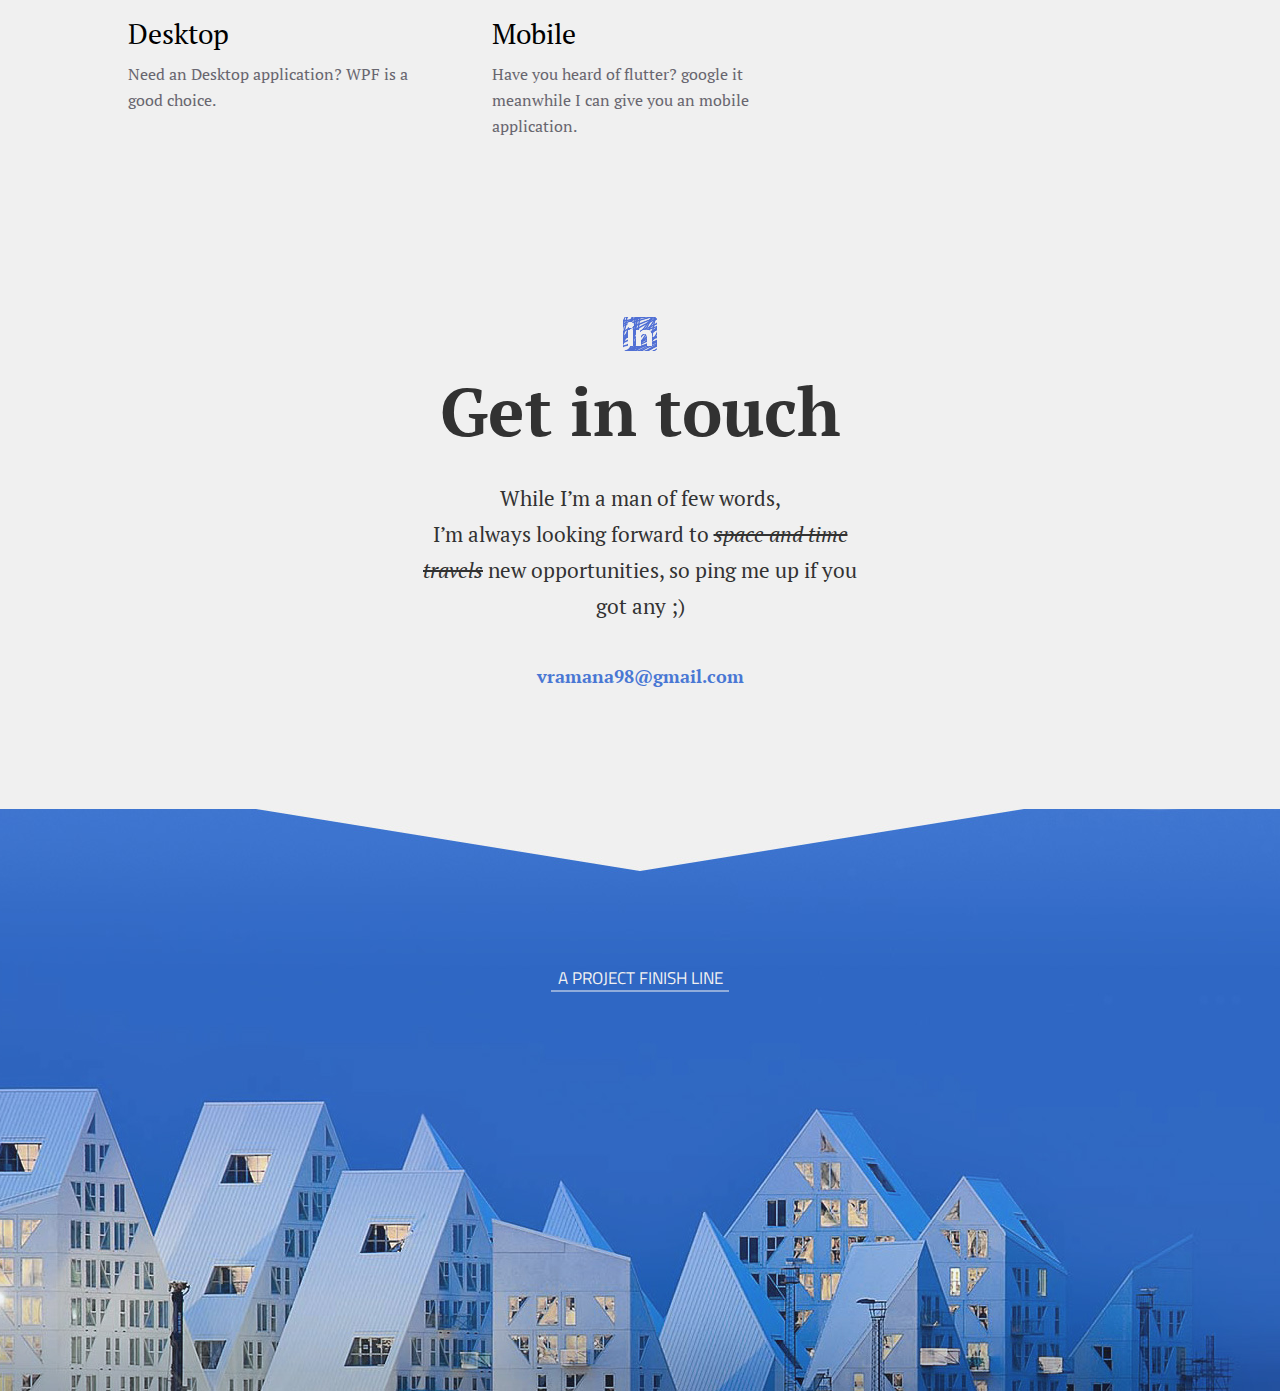
==== commit f3ab8210: "Update index.html" ====
--- a/index.html
+++ b/index.html
@@ -85,7 +85,7 @@
         <section id="about" class="welcome">
             <div class="wrapper">  
                 <p>
-                    <span class="text">With almost 5 years of experience I still think there’s much more to learn for me. And I do, because that’s what makes me feel <i><strike>sane</strike></i> good. I&nbsp;like&nbsp;to&nbsp;think&nbsp;that future is happening right now and I'm helping it to get closer as much as possible.</span>
+			<span class="text">With almost <span id="yearsOfExp"></span> years of experience I still think there’s much more to learn for me. And I do, because that’s what makes me feel <i><strike>sane</strike></i> good. I&nbsp;like&nbsp;to&nbsp;think&nbsp;that future is happening right now and I'm helping it to get closer as much as possible.</span>
                 </p>
             </div>
         </section>
